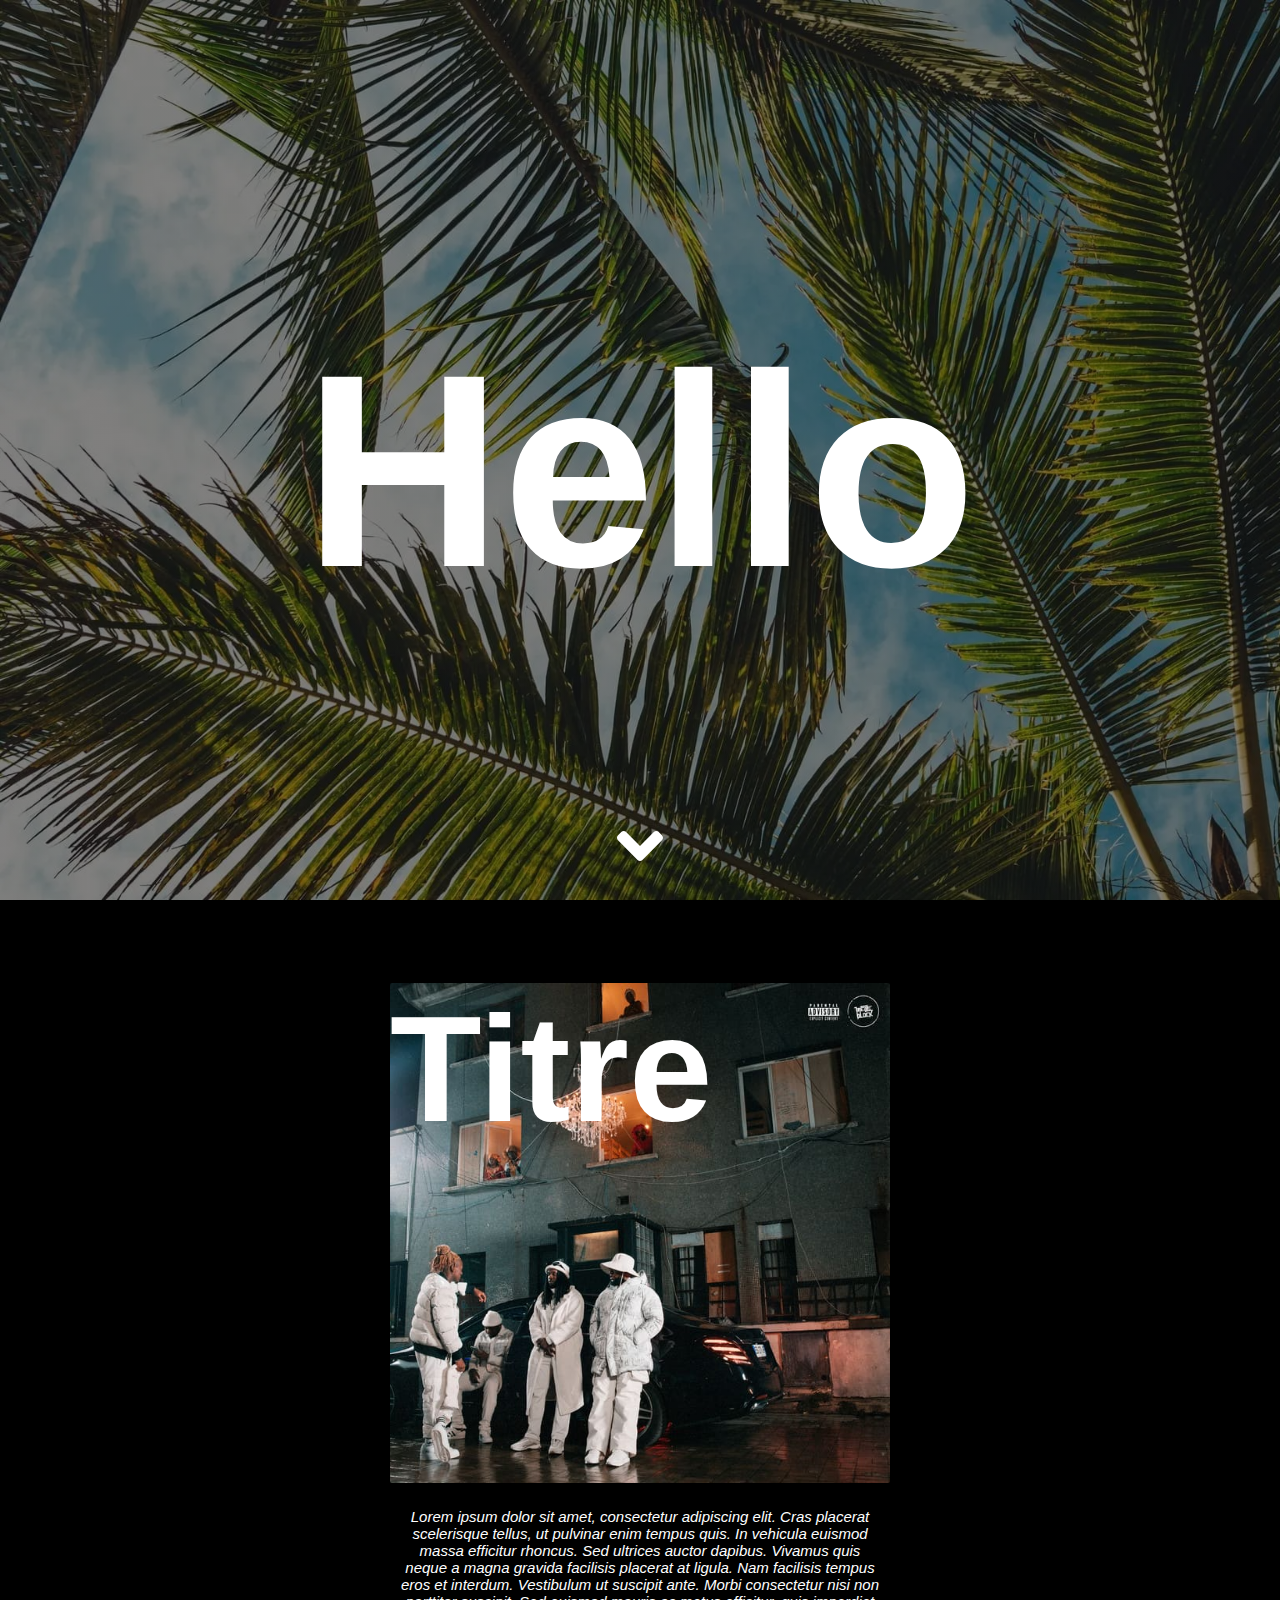
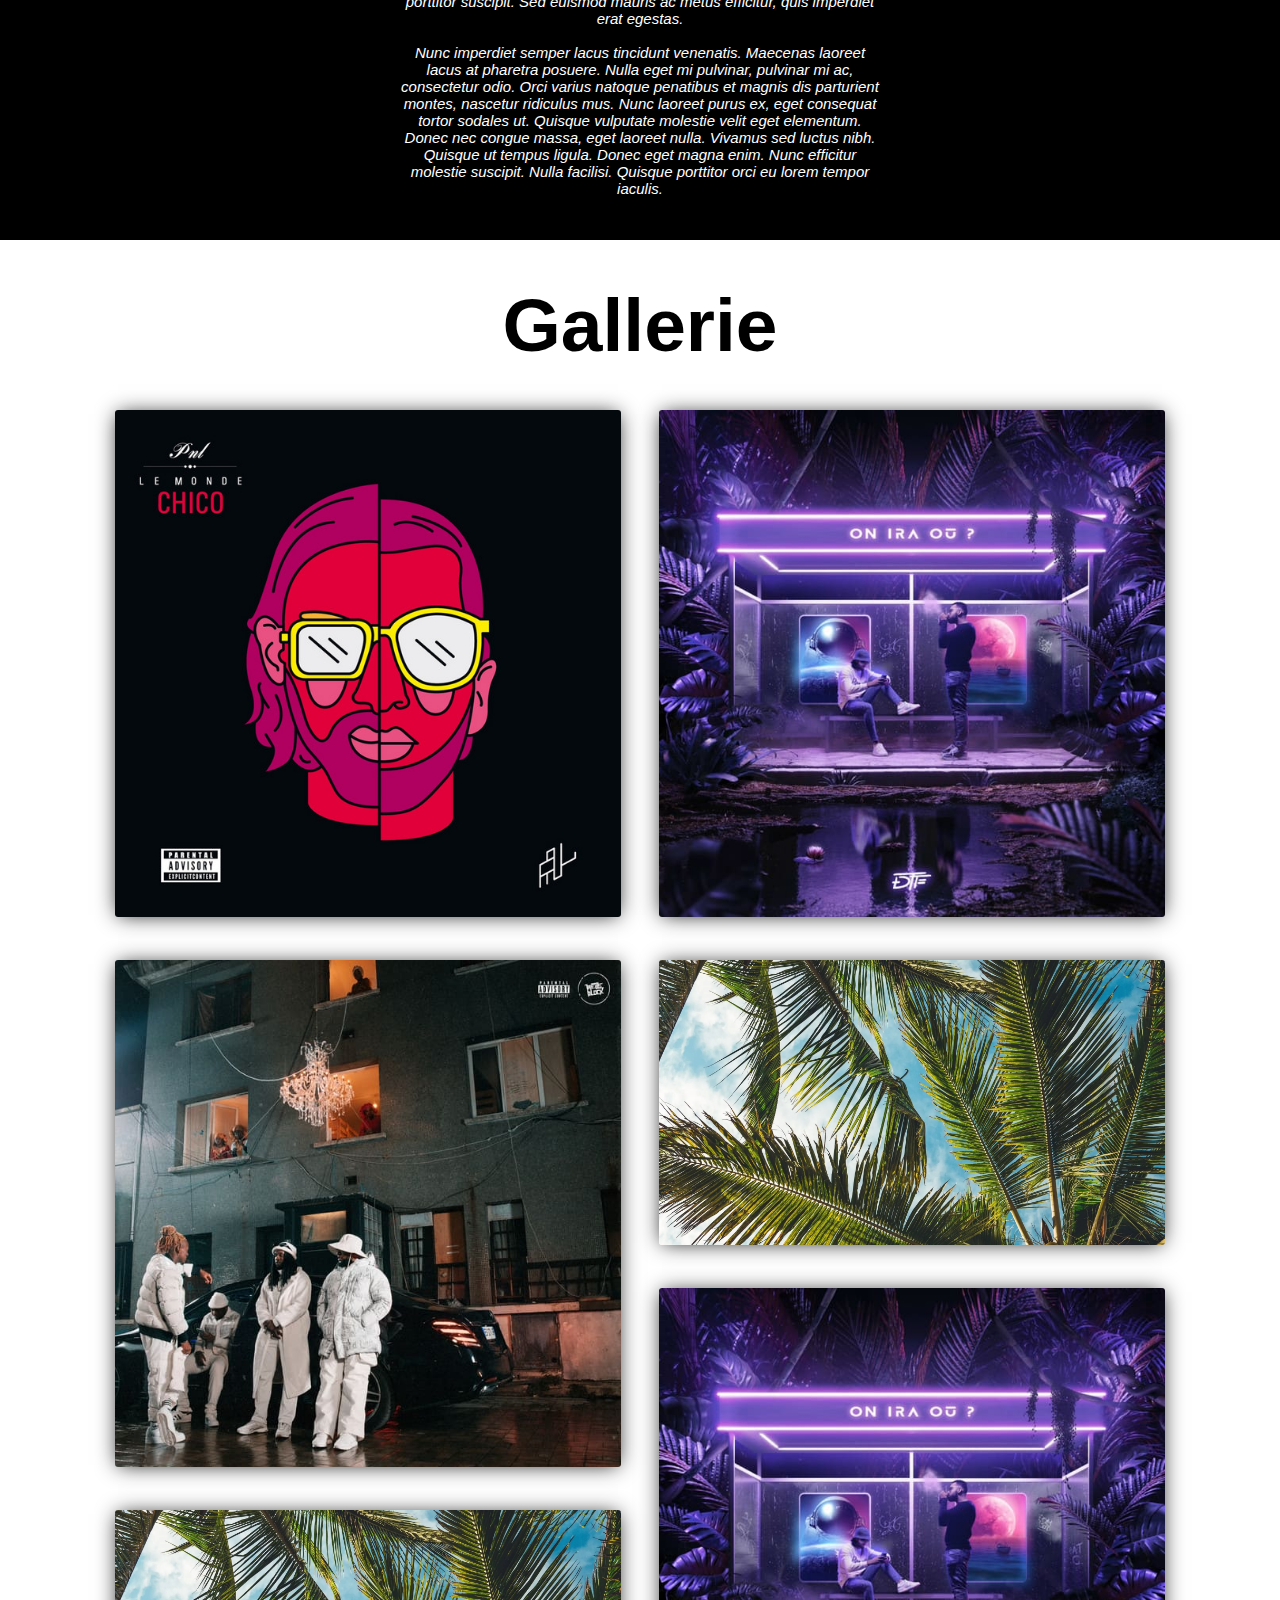
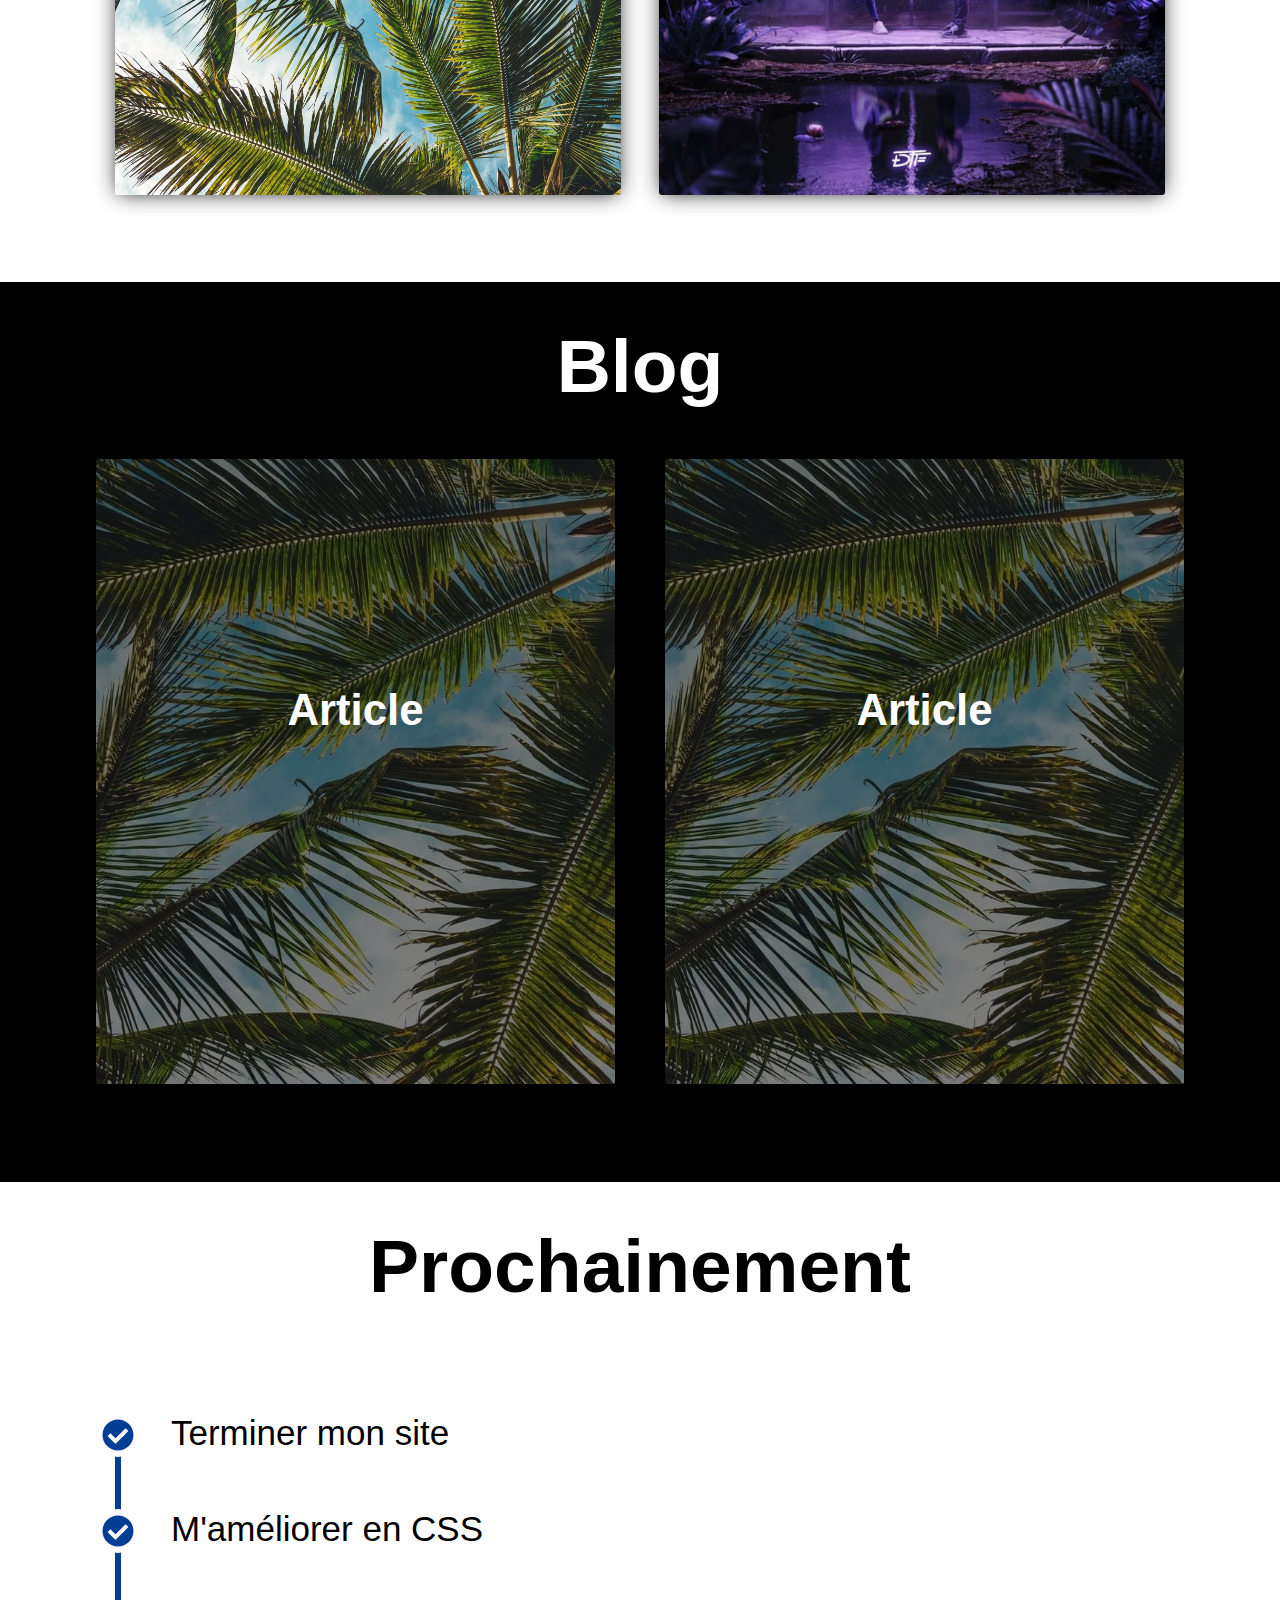
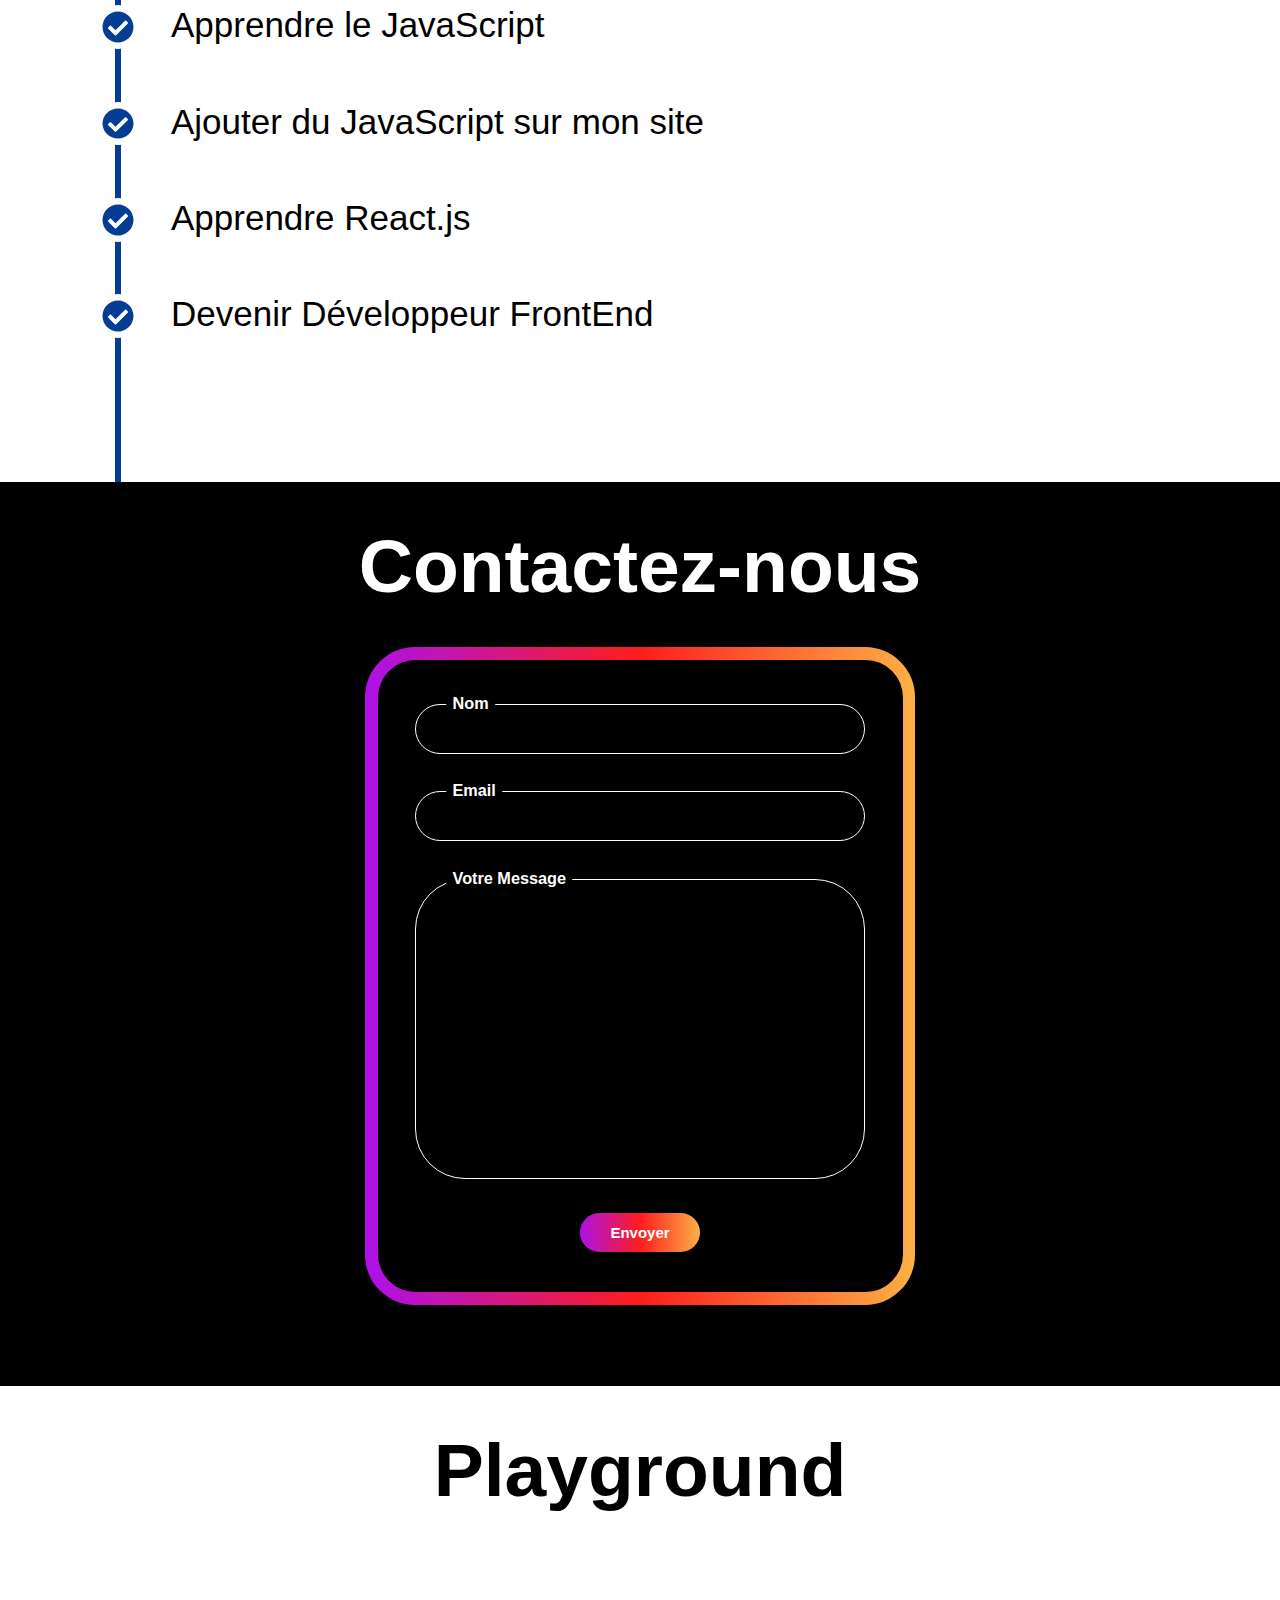
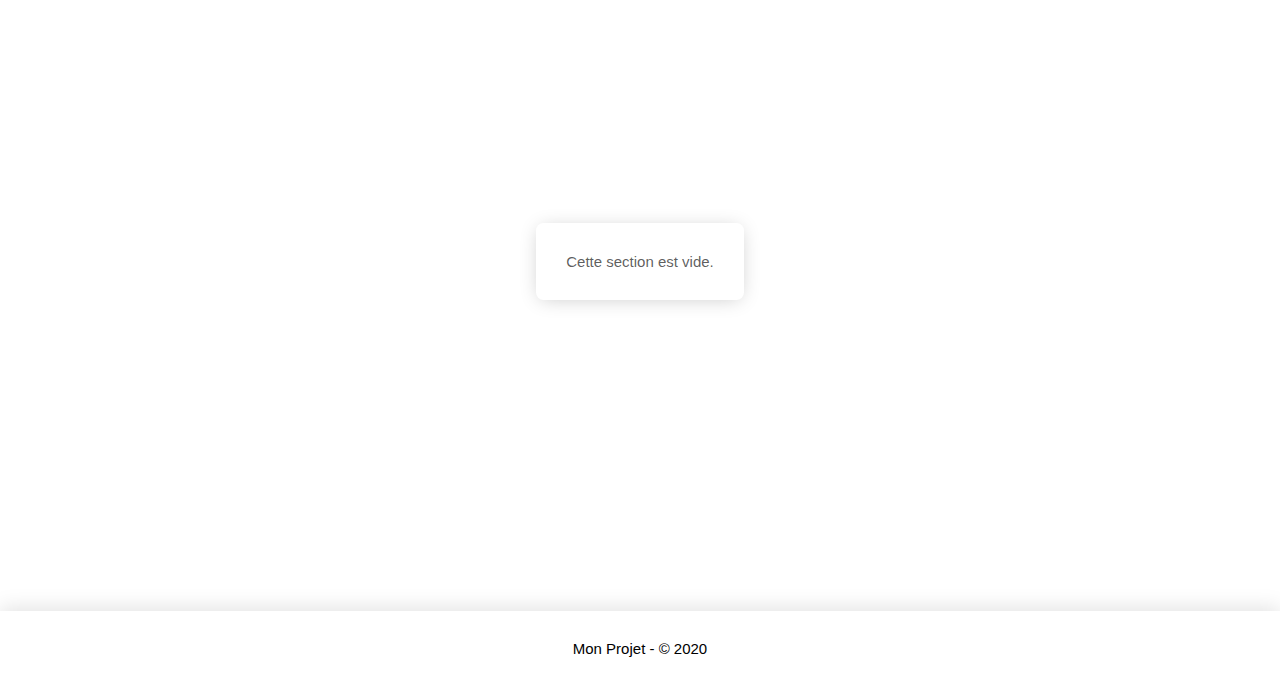
==== index.html @ 3c78806e "." ====
<!DOCTYPE html>
<html class="no-js" lang="fr">
  <head>
    <title>Hello</title>
    <meta charset="UTF-8">
    <meta name="viewport" content="width=device-width, initial-scale=1.0">
    <meta name="description" content="Voici mon projet !">
    <link rel="stylesheet" href="style.css">
    <link rel="preload" href="img/webp/palm-s.webp" as="image" type="image/webp" media="(max-width: 1349px)">
    <link rel="preload" href="img/webp/palm-l.webp" as="image" type="image/webp" media="(min-width: 1350px)">
    <!-- <link rel="preconnect" href="https://fonts.gstatic.com">
    <link href="https://fonts.googleapis.com/css2?family=Montserrat:ital,wght@0,400;0,700;1,300&display=swap" rel="stylesheet"> -->
    <script>document.documentElement.classList.remove("no-js");</script>
    <script src="scripts/modernizr.js"></script>
    <link rel="icon" href="img/icon.png">
  </head> 
  <body>
    <header>
      <h1>Hello</h1>
      <div class="arrow">
        <a href="#main">
          <img src="img/arrow.svg" alt="arrow">
        </a>
      </div>
    </header>
    <main id="main">
      <section class="first">
        <div class="container">
          <div class="content">
            <div class="image">
              <h1>Titre</h1>
              <img src="img/13b.jpg" alt="13 Block">
            </div>
            <p id="small">Neque porro quisquam est qui dolorem ipsum quia dolor sit amet, consectetur, adipisci velit. Neque porro quisquam est qui dolorem ipsum quia dolor sit amet, consectetur, adipisci velit...</p>
            <p id="big">Lorem ipsum dolor sit amet, consectetur adipiscing elit. Cras placerat scelerisque tellus, ut pulvinar enim tempus quis. In vehicula euismod massa efficitur rhoncus. Sed ultrices auctor dapibus. Vivamus quis neque a magna gravida facilisis placerat at ligula. Nam facilisis tempus eros et interdum. Vestibulum ut suscipit ante. Morbi consectetur nisi non porttitor suscipit. Sed euismod mauris ac metus efficitur, quis imperdiet erat egestas.<br><br>Nunc imperdiet semper lacus tincidunt venenatis. Maecenas laoreet lacus at pharetra posuere. Nulla eget mi pulvinar, pulvinar mi ac, consectetur odio. Orci varius natoque penatibus et magnis dis parturient montes, nascetur ridiculus mus. Nunc laoreet purus ex, eget consequat tortor sodales ut. Quisque vulputate molestie velit eget elementum. Donec nec congue massa, eget laoreet nulla. Vivamus sed luctus nibh. Quisque ut tempus ligula. Donec eget magna enim. Nunc efficitur molestie suscipit. Nulla facilisi. Quisque porttitor orci eu lorem tempor iaculis.</p>
          </div>
        </div>
      </section>
      <section class="second">
        <h1>Gallerie</h1>
        <div class="container">
          <div class="content">
            <img src="img/pnl.jpg" alt="PNL">
            <img src="img/13b.jpg" alt="13 Block">
            <picture>
              <source srcset="img/webp/palm-s.webp" type="image/webp" media="(max-width: 1349px)">
              <source srcset="img/jpg/palm-s.jpg" type="image/jpeg" media="(max-width: 1349px)">
              <source srcset="img/webp/palm-l.webp" type="image/webp" media="(min-width: 1350px)">
              <source srcset="img/jpg/palm-l.jpg" type="image/jpeg" media="(min-width: 1350px)">
              <img src="img/jpg/palm-s.jpg" alt="Palmiers">
            </picture>
          </div>
          <div class="content">
            <img src="img/dtf.jpg" alt="DTF">
            <picture>
              <source srcset="img/webp/palm-s.webp" type="image/webp" media="(max-width: 1349px)">
              <source srcset="img/jpg/palm-s.jpg" type="image/jpeg" media="(max-width: 1349px)">
              <source srcset="img/webp/palm-l.webp" type="image/webp" media="(min-width: 1350px)">
              <source srcset="img/jpg/palm-l.jpg" type="image/jpeg" media="(min-width: 1350px)">
              <img src="img/jpg/palm-s.jpg" alt="Palmiers">
            </picture>
            <img src="img/dtf.jpg" alt="DTF">
          </div>
          <div class="content" id="huge">
            <picture>
              <source srcset="img/webp/palm-s.webp" type="image/webp" media="(max-width: 1349px)">
              <source srcset="img/jpg/palm-s.jpg" type="image/jpeg" media="(max-width: 1349px)">
              <source srcset="img/webp/palm-l.webp" type="image/webp" media="(min-width: 1350px)">
              <source srcset="img/jpg/palm-l.jpg" type="image/jpeg" media="(min-width: 1350px)">
              <img src="img/jpg/palm-s.jpg" alt="Palmiers">
            </picture>
            <img src="img/13b.jpg" alt="13 Block">
            <img src="img/pnl.jpg" alt="PNL">
          </div>
        </div>
      </section>
      <section class="third">
        <h1>Blog</h1>
        <div class="container">
          <div class="content">
            <div class="overlay">
              <p>Neque porro quisquam est qui dolorem ipsum quia dolor sit amet, consectetur, adipisci velit...</p>
              <a href="#"><button>Lire la suite</button></a>
            </div>
            <div class="card">
              <h2>Article</h2>
            </div>
          </div>
          <div class="content">
            <div class="overlay">
              <p>Neque porro quisquam est qui dolorem ipsum quia dolor sit amet, consectetur, adipisci velit...</p>
              <a href="#"><button>Lire la suite</button></a>
            </div>
            <div class="card">
              <h2>Article</h2>
            </div>
          </div>
          <div class="content" id="huge">
            <div class="overlay">
              <p>Neque porro quisquam est qui dolorem ipsum quia dolor sit amet, consectetur, adipisci velit...</p>
              <a href="#"><button>Lire la suite</button></a>
            </div>
            <div class="card">
              <h2>Article</h2>
            </div>
          </div>
          <div class="content" id="huge">
            <div class="overlay">
              <p>Neque porro quisquam est qui dolorem ipsum quia dolor sit amet, consectetur, adipisci velit...</p>
              <a href="#"><button>Lire la suite</button></a>
            </div>
            <div class="card">
              <h2>Article</h2>
            </div>
          </div>
        </div>
      </section>
      <section class="fourth">
        <h1>Prochainement</h1>
        <div class="container">
          <div class="content">
            <span>Terminer mon site</span>
            <span>M'améliorer en CSS</span>
            <span>Apprendre le JavaScript</span>
            <span>Ajouter du JavaScript sur mon site</span>
            <span>Apprendre React.js</span>
            <span>Devenir Développeur FrontEnd</span>
          </div>
        </div>
      </section>
      <section class="fifth">
        <h1>Contactez-nous</h1>
        <div class="container">
          <div class="content">
            <form action="submit" netlify>
              <label for="nom">Nom</label>
              <input type="text" id="nom" name="nom" required>
              <label for="email">Email</label>
              <input type="email" id="email" name="email" required>
              <label for="message">Votre Message</label>
              <textarea id="message" name="message" required></textarea>
              <button type="submit">Envoyer</button>
            </form>
          </div>
        </div>
      </section>
      <section class="last">
        <h1>Playground</h1>
        <div class="container">
          <div class="content">
            <p>Cette section est vide.</p>
          </div>
        </div>
      </section>
    </main>
    <footer>
      <p>Mon Projet - © 2020</p>
    </footer>
  </body>
</html>
---- style.css ----
/* 0. CSS Setup */

*, *::before, *::after {
    box-sizing: border-box;
    margin: 0;
    padding: 0;
}

html {
    /* Fonts */
    font-size: 12px;
    --sans: Montserrat, Arial, sans-serif; 

    /* Colors */
    --main: rgb(0, 0, 0); 
    --second: rgb(255, 255, 255);
    --button: linear-gradient(90deg, rgb(172, 17, 233) 0%, rgba(253,29,29,1) 50%, rgba(252,176,69,1) 100%);
    --list: rgb(4, 61, 148);

    /* Hiding Scrollbar */
    -ms-overflow-style: none;
    scrollbar-width: none;
    scroll-behavior: smooth;
}

html::-webkit-scrollbar {
    display: none;
}

:focus {
    outline: none;
}

/* Font Families */

@font-face {
    font-family: Montserrat;
    font-weight: 700;
    font-display: swap;
    src: url(fonts/bold.woff2) format("woff2"), url(fonts/bold.woff) format("woff");
}

@font-face {
    font-family: Montserrat;
    font-weight: 400;
    font-display: swap;
    src: url(fonts/regular.woff2) format("woff2"), url(fonts/regular.woff) format("woff");
}

@font-face {
    font-family: Montserrat;
    font-weight: 300;
    font-display: swap;
    src: url(fonts/italic.woff2) format("woff2"), url(fonts/italic.woff) format("woff");
}

/* Backgrounds */

.webp header {
    background: linear-gradient(rgba(5, 5, 5, 0.5), rgba(2, 2, 2, 0.5)), url(img/webp/palm-s.webp);
    background-size: cover;
}

.no-webp header, .no-js header {
    background: linear-gradient(rgba(5, 5, 5, 0.5), rgba(2, 2, 2, 0.5)), url(img/jpg/palm-s.jpg);
    background-size: cover;
}

.webp .third .card {
    background: linear-gradient(rgba(5, 5, 5, 0.5), rgba(2, 2, 2, 0.5)), url(img/webp/card-s.webp);
    background-size: cover;
}

.no-webp .third .card, .no-js .third .card {
    background: linear-gradient(rgba(5, 5, 5, 0.5), rgba(2, 2, 2, 0.5)), url(img/jpg/card-s.jpg);
    background-size: cover;
}

/* 1. Header */

header {
    height: 100vh;
    display: flex; 
    justify-content: center;
    align-items: center;
}

header h1 {
    font-size: 8.5rem;
}  

header .arrow {
    width: 1.85rem;
    display: none;
    position: absolute;
    align-self: flex-end;
    margin-bottom: 0.45rem;
    transition: all 0.4s ease;
}

/* 2. Main Content */

section {
    min-height: 100vh;
    padding-bottom: 1.75rem;
}

h1 {
    font-size: 3rem;
    font-family: var(--sans);
    color: var(--second);
    text-align: center;
    padding-top: 1.65rem; 
}

h2 {
    font-size: 3rem;
    font-family: var(--sans);
    color: var(--second);
    text-align: center;
}

p {
    font-size: 1.35rem;
    font-family: var(--sans); 
    color: var(--second);
    width: 90%;
    margin: 1.5rem auto;
    text-align: center;
}

button {
    background: var(--button);
    color: var(--second);
    font-family: var(--sans);
    width: fit-content;
    margin: 1em auto;
    font-size: 1.3rem;
    font-weight: 900;
    border-radius: 3em;
    border: none;
    padding: 0.75em 2em;
    transition: all ease 0.3s;
}

.container {
    margin: 0 auto;
    padding-top: 1.7rem;
}

#small {
    display: block;
}

#big {
    display: none;
}

#huge {
    display: none;
}

/* 2.1 First Section */

.first {
    background: var(--main);
    display: flex;
    padding-top: 40px;
}

.first .container {
    width: 80vw;
    max-width: 1400px;
    display: flex;
    align-items: center;
    justify-content: center;
}

.first .content {
    display: grid;
    justify-items: center;
}

.first .image {
    display: grid;
}

.first h1 {
    font-size: 7rem;
    position: absolute;
    padding: 0;
}

.first img {
    width: 100%;
    max-width: 30rem;
    border-radius: 2px;
}

.first p {
    max-width: 30rem;
    font-style: italic;
    margin-bottom: 0;
}

/* 2.2 Second Section */

.second {
    background: var(--second);
}

.second h1 {
    color: var(--main);
}

.second .container {
    width: 85vw;
    display: flex;
    flex-wrap: wrap; 
}

.second .content {
    flex: 1 1 350px;
    text-align: center;
}

.second img, .second picture {
    width: 100%;
    margin-bottom: 2rem;
    align-self: flex-start;
    border-radius: 3px;
    box-shadow: 0px 0.5px 20px -3px rgb(24, 24, 24);
    transition: all 0.4s ease;
}

.second picture {
    box-shadow: none;
}

/* 2.3 Third Section */

.third {
    background: var(--main);
    padding-bottom: 3.75rem;
}

.third .container {
    width: 70vw;
    display: grid;
    grid-gap: 3rem 2rem;
    align-self: center;
}

.third .content {
    display: grid;
    grid-template-rows: repeat(2, auto);
    text-align: center;
}

.third .overlay {
    grid-row: 2;
}

.third a {
    height: fit-content;
    margin: 0 auto;
}

.third button {
    margin: 0 auto
}

.third .card {
    height: 27rem;
    display: flex;
    justify-content: center;
    align-items: center;
    border-radius: 2px;
}

/* 2.4 Fourth Section */

.fourth {
    background: var(--second);
    display: grid;
    grid-template-rows: 4.6rem 1fr;
}

.fourth h1 {
    color: var(--main);
}

.fourth .container {
    width: 85vw;
    align-self: center;
}

.fourth .content {
    width: fit-content;
    margin: auto;
    position: relative;
}

.fourth span {
    font-size: 1.4rem;
    font-family: var(--sans);
    display: flex;
    padding: 0 0 2.25rem 3rem;
}

.fourth .content::before {
    content: '';
    width: 0.333rem;
    height: 150vh;
    position: absolute;
    background: var(--list);
    top: 10px;
    left: calc((1.75rem - 0.333rem) / 2);
}

.fourth span::before {
    content: url(img/circle.svg);
    width: 1.75rem;
    height: 1.75rem;
    position: absolute;
    background: var(--second);
    border: solid 0.25rem var(--second);
    border-radius: 100%;
    font-size: 0px;
    left: 0px;
}

/* 2.5 Fifth Section */

.fifth {
    background: var(--main);
    position: relative;
    display: grid;
    grid-template-rows: 4.6rem 1fr;
    grid-gap: 2rem;
}

.fifth .container {
    width: 80vw;
    max-width: 550px;
    align-self: center;
    padding-top: 0;
}

.fifth form {
    display: grid;
}

.fifth label {
    width: fit-content;
    width: intrinsic;
    background: var(--main);
    color: var(--second);
    font-family: var(--sans);
    font-weight: 700;
    font-size: 1.1rem;
    padding: 0 0.25rem;
    border-radius: 2px;
    transform: translate(1.5rem, 0.6rem);
}

.fifth input, .fifth textarea {
    background: var(--main);
    color: var(--second);
    font-family: var(--sans);
    border: solid var(--second) 1px;
    border-radius: 2rem;
    margin-bottom: 1.25rem;
    transition: all ease 0.1s;
}

.fifth input {
    height: 4rem;
    padding: 0 1.25rem;
}

.fifth textarea {
    height: 15rem;
    padding: 1.25rem;
    resize: none;
}

/* 2.6 Last Section */

.last {
    background: var(--second);
    min-height: calc(100vh - 75px);
    display: grid;
    position: relative;
}

.last h1 {
    color: var(--main);
}

.last p {
    color: rgba(0, 0, 0, 0.65);
    width: fit-content;
    padding: 2em;
    border-radius: 0.5em;
    box-shadow: 0px 2px 20px -4px rgba(0, 0, 0, 0.233);
}

/* 3. Footer */

footer {
    background: var(--second);
    height: 75px;
    display: grid;
    position: relative;
    box-shadow: 0px -3px 20px 0px #e2e2e2;
}

footer p {
    color: var(--main);
    align-self: center;
}

/* 4. Form Submit & 404 Page */

.basic .container {
    width: 85vw;
    align-self: center;
    text-align: center;
}

.basic h2 {
    color: var(--main);
    font-size: 2rem;
}

.basic button {
    box-shadow: 0px 5px 20px -12px black;
    margin-top: 2.5rem;
}

/* 5. Media Queries */

@media (min-width: 600px) {
    .webp .third .card {
        background: linear-gradient(rgba(5, 5, 5, 0.5), rgba(2, 2, 2, 0.5)), url(img/webp/card-l.webp);
        background-size: cover;
    }
    
    .no-webp .third .card, .no-js .third .card {
        background: linear-gradient(rgba(5, 5, 5, 0.5), rgba(2, 2, 2, 0.5)), url(img/jpg/card-l.jpg);
        background-size: cover;
    }

    html {
        font-size: 16px;
    }

    header h1 {
        font-size: 10rem;
    }  

    .first .container {
        width: 70vw;
    }

    .second img, .second picture {
        width: calc(100% - 2rem);
    }

    .third .container {
        width: 65vw;
    }

    .fifth .content {
        background: var(--button);
        padding: 0.5rem;
        border-radius: 2rem;
        margin-bottom: 1.5rem;
    }

    .fifth form {
        background: var(--main);
        padding: 1rem 1.5rem;
        border-radius: 1.5rem;
    }

    .fifth input, .fifth textarea, .fifth button {
        font-size: 1rem;
    }

    .fifth input {
        height: 3rem;
    }

    footer p {
        font-size: 1rem;
    }
}

@media (min-width: 992px) {
    html {
        font-size: 25px;
    }

    h2 {
        font-size: 1.75rem;
    }

    p {
        font-size: 0.6rem;
        margin: 1rem auto;
    }

    button {
        font-size: 0.6rem;
    }

    #small {
        display: none;
    }

    #big {
        display: block;
    }

    header h1 {
        font-size: 11rem;
    }  

    .first h1 {
        font-size: 6rem;
    }

    .first img {
        max-width: 20rem;
    }

    .first p {
        width: 81%;
        max-width: 600px;
    }

    .second img, .second picture {
        width: calc(100% - 1.5rem);
        margin-bottom: 1.5rem;
    }

    .third {
        display: grid;
        grid-template-rows: 5.2rem 1fr;
    }

    .third .container {
        grid-template-columns: repeat(2, 1fr);
        width: 85vw;
    }

    .third .card {
        height: 25rem;
    }

    .fourth .container {
        padding-top: 2.7rem;
    }

    .fourth .content {
        margin: 0;
    }

    .fourth .content::before {
        width: 0.25rem;
        left: calc((1.75rem - 0.25rem) / 2);
    }

    .fifth label {
        font-size: 0.65rem;
        transform: translate(1.25rem, 0.35rem);
    }

    .fifth input {
        height: 2rem;
        font-size: 0.6rem;
        margin-bottom: 0.75rem;
    }

    .fifth textarea {
        height: 12rem;
        font-size: 0.6rem;
        margin-bottom: 0.75rem;
    }

    .fifth button {
        font-size: 0.6rem;
    }

    footer p {
        font-size: 0.6rem;
    }
}

@media (min-width: 1350px) {
    .webp header {
        background: linear-gradient(rgba(5, 5, 5, 0.5), rgba(2, 2, 2, 0.5)), url(img/webp/palm-l.webp);
        background-size: cover;
    }

    .no-webp header, .no-js header {
        background: linear-gradient(rgba(5, 5, 5, 0.5), rgba(2, 2, 2, 0.5)), url(img/jpg/palm-l.jpg);
        background-size: cover;
    }

    #huge {
        display: block;
    }

    .first .content {
        display: grid;
        grid-template-columns: repeat(2, auto);
        grid-column-gap: 1.5rem;
    }

    .first p {
        max-width: none;
        margin: 0 auto;
        align-self: center;
        text-align: left;
    }

    .third .container {
        grid-template-columns: repeat(4, 1fr);
    }

    .third #huge {
        display: grid;
    }

    .fourth {
        background: url(img/fourth.png) no-repeat right bottom;
        background-size: 30%;
    }

    .fourth .content {
        transform: rotate(-10deg);
        margin-left: 5%;
    }

    .fifth {
        grid-template-rows: 5.6rem 1fr;
    }

    .fifth h1 {
        font-size: 4rem;
    }
}

@media (hover: hover) {
    button:hover {
        transform: scale(1.15);
        cursor: pointer;
    }

    .second img:hover, .second picture:hover {
        transform: scale(1.05);
    }

    .fifth input:focus, .fifth textarea:focus {
        border: solid var(--second) 4px;
    }
}

@media (hover: hover) and (min-width: 992px) {
    header .arrow {
        display: block;
    }

    header .arrow:hover {
        filter: drop-shadow(0px 2px 5px rgb(27, 27, 27));
        transform: scale(1.1) translateY(12px);
    }

    .third .overlay {
        width: calc((85vw - 2rem) / 2);
        height: 25rem;
        display: grid;
        grid-template-rows: 10.7rem 1fr 3fr;
        position: absolute;
        cursor: default;
        opacity: 0;
        transform: scale(0.5);
        z-index: 1;
        transition: opacity ease 0.4s, transform ease-out 0.25s;
    }

    .third .content:hover .overlay {
        opacity: 1;
        transform: scale(1);
    }

    .third p {
        max-width: 300px;
        grid-row: 2;
    }

    .third a {
        grid-row: 3;
    }

    .third .card::after {
        content: '';
        width: calc((85vw - 2rem) / 2);
        height: 25rem;
        position: absolute;
        background: linear-gradient(180deg, rgba(0, 0, 0, 0.5), rgba(0, 0, 0, 0.9));
        opacity: 0;
        transition: all ease-out 0.25s;
    }

    .third .content:hover .card::after {
        opacity: 1;
    }

    .third h2 {
        cursor: default;
        margin-bottom: 4.9rem;
        z-index: 1;
    }
}

@media (hover: hover) and (min-width: 1350px) {
    .third .overlay, .third .card::after {
        width: calc((85vw - 6rem) / 4);
    }
}

@media (orientation: landscape) and (max-width: 992px) {
    .container {
        width: 60vw !important;
    }

    .fourth .container {
        padding-top: 3.7rem;
    }
}
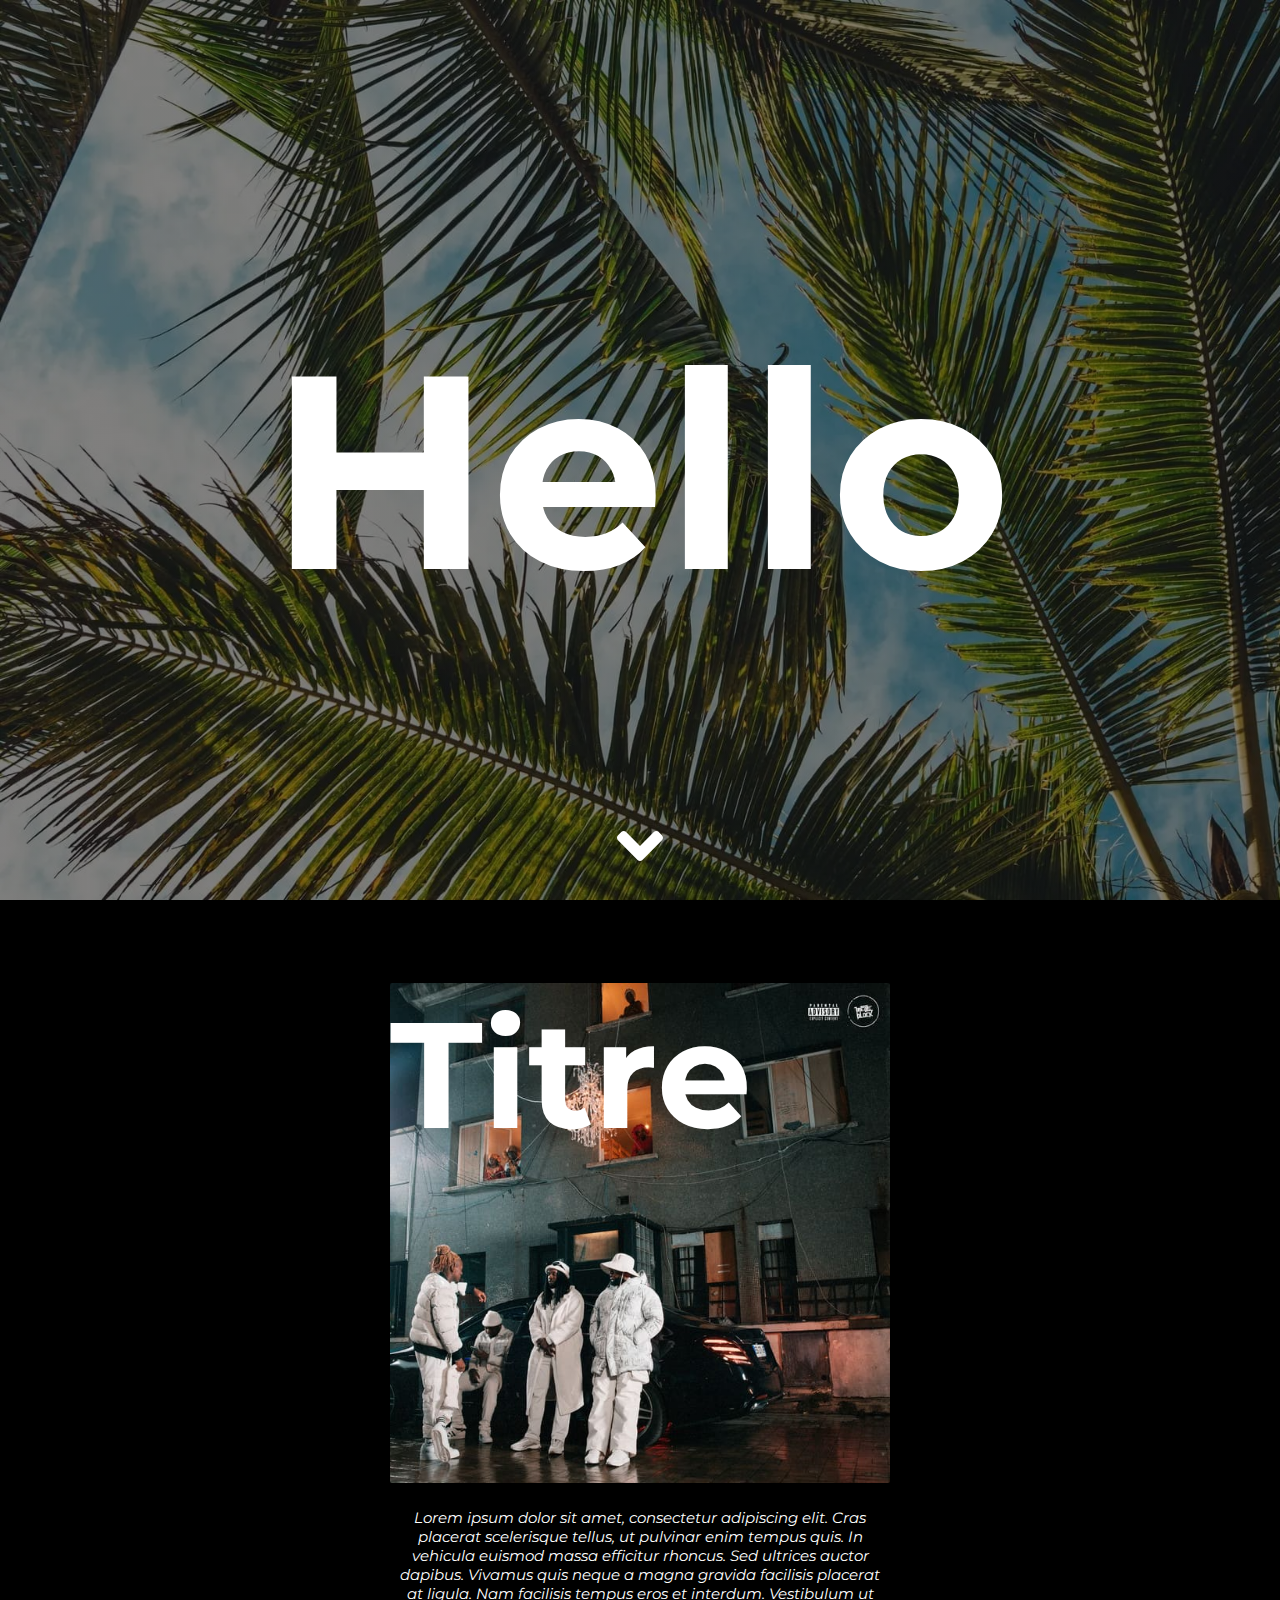
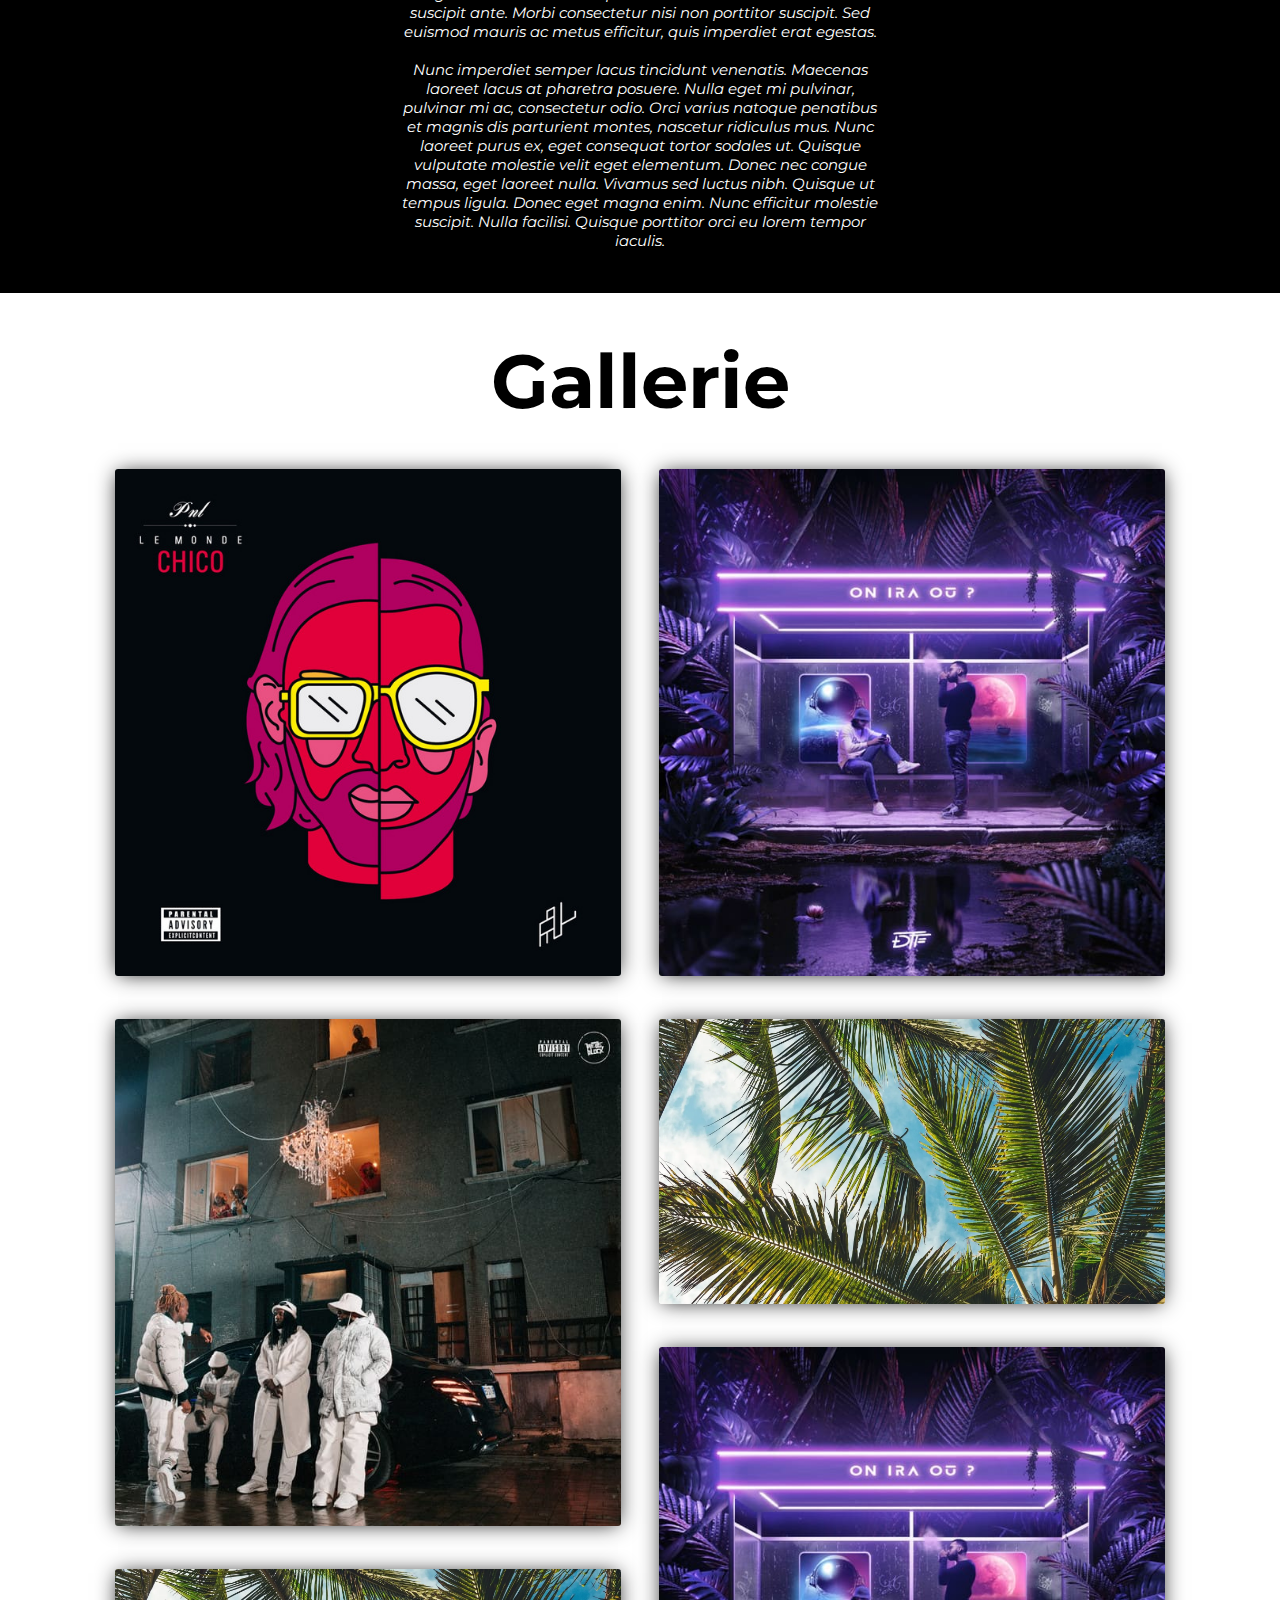
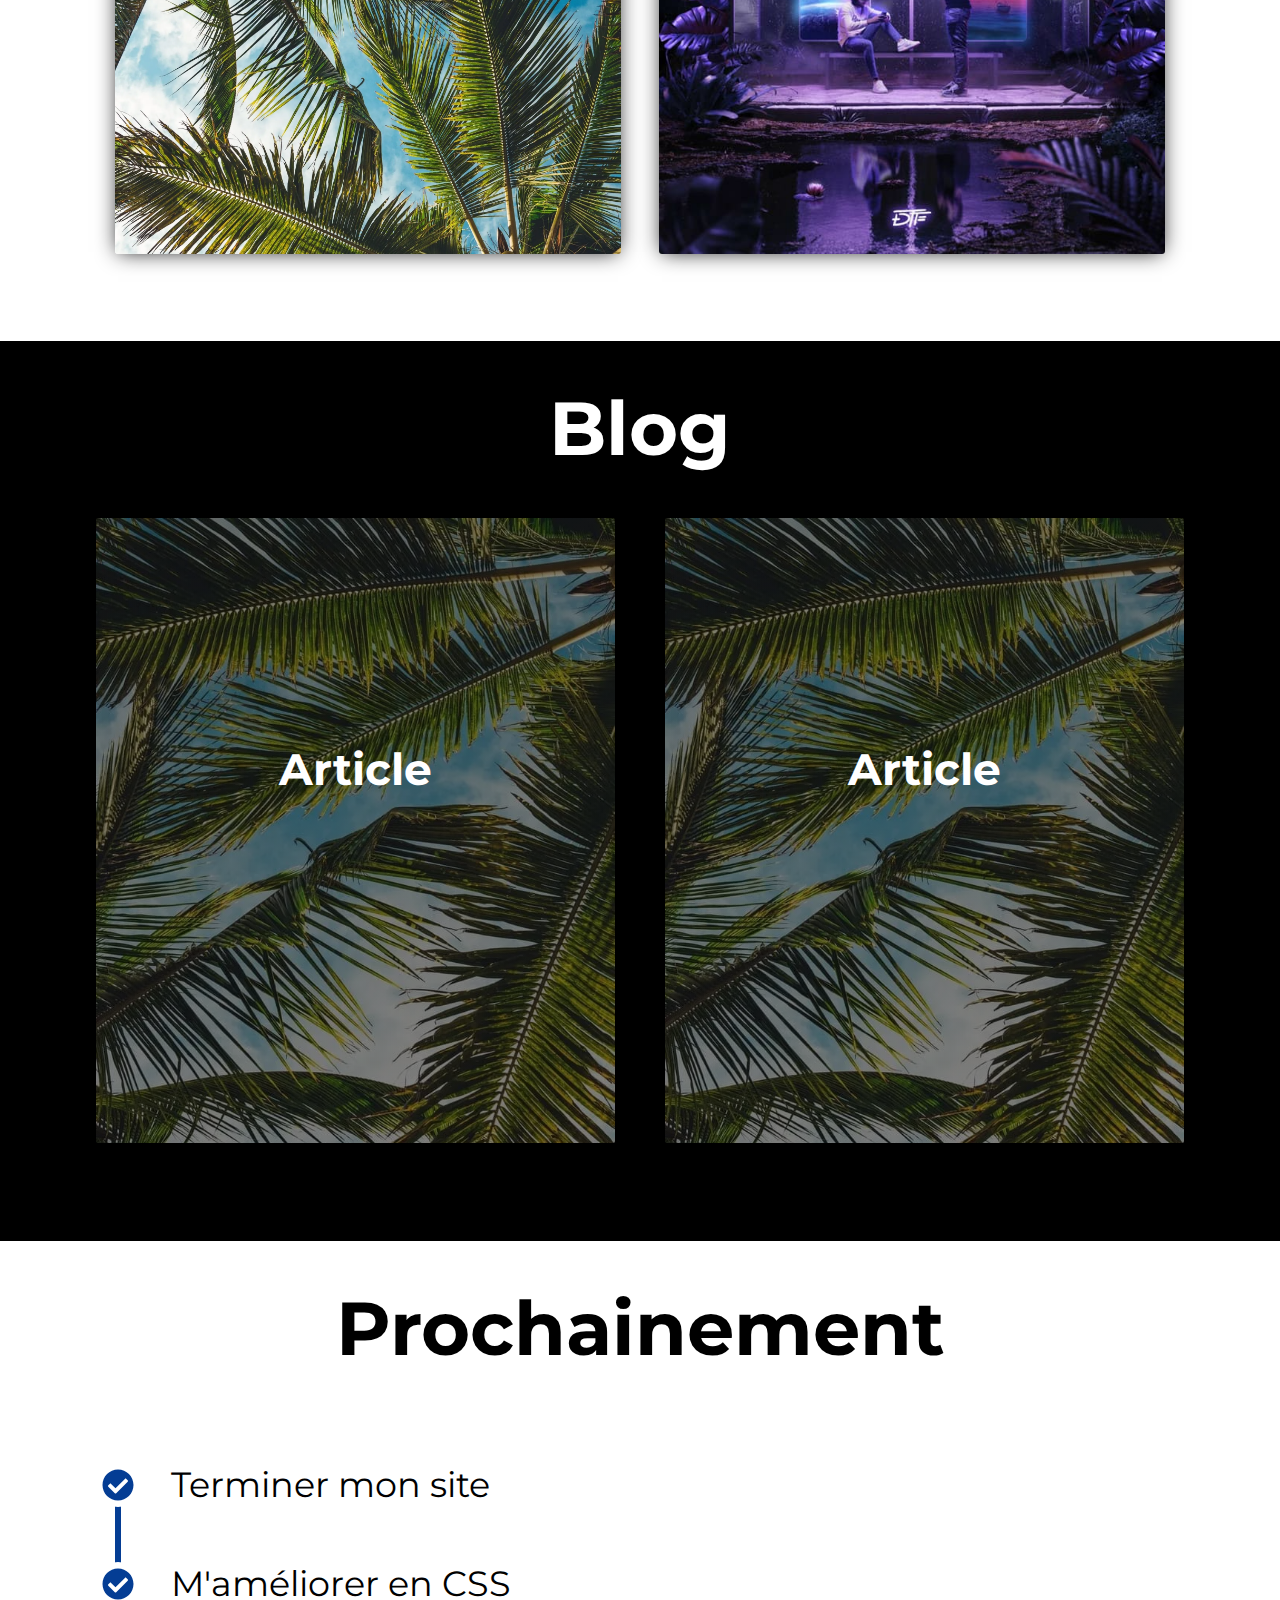
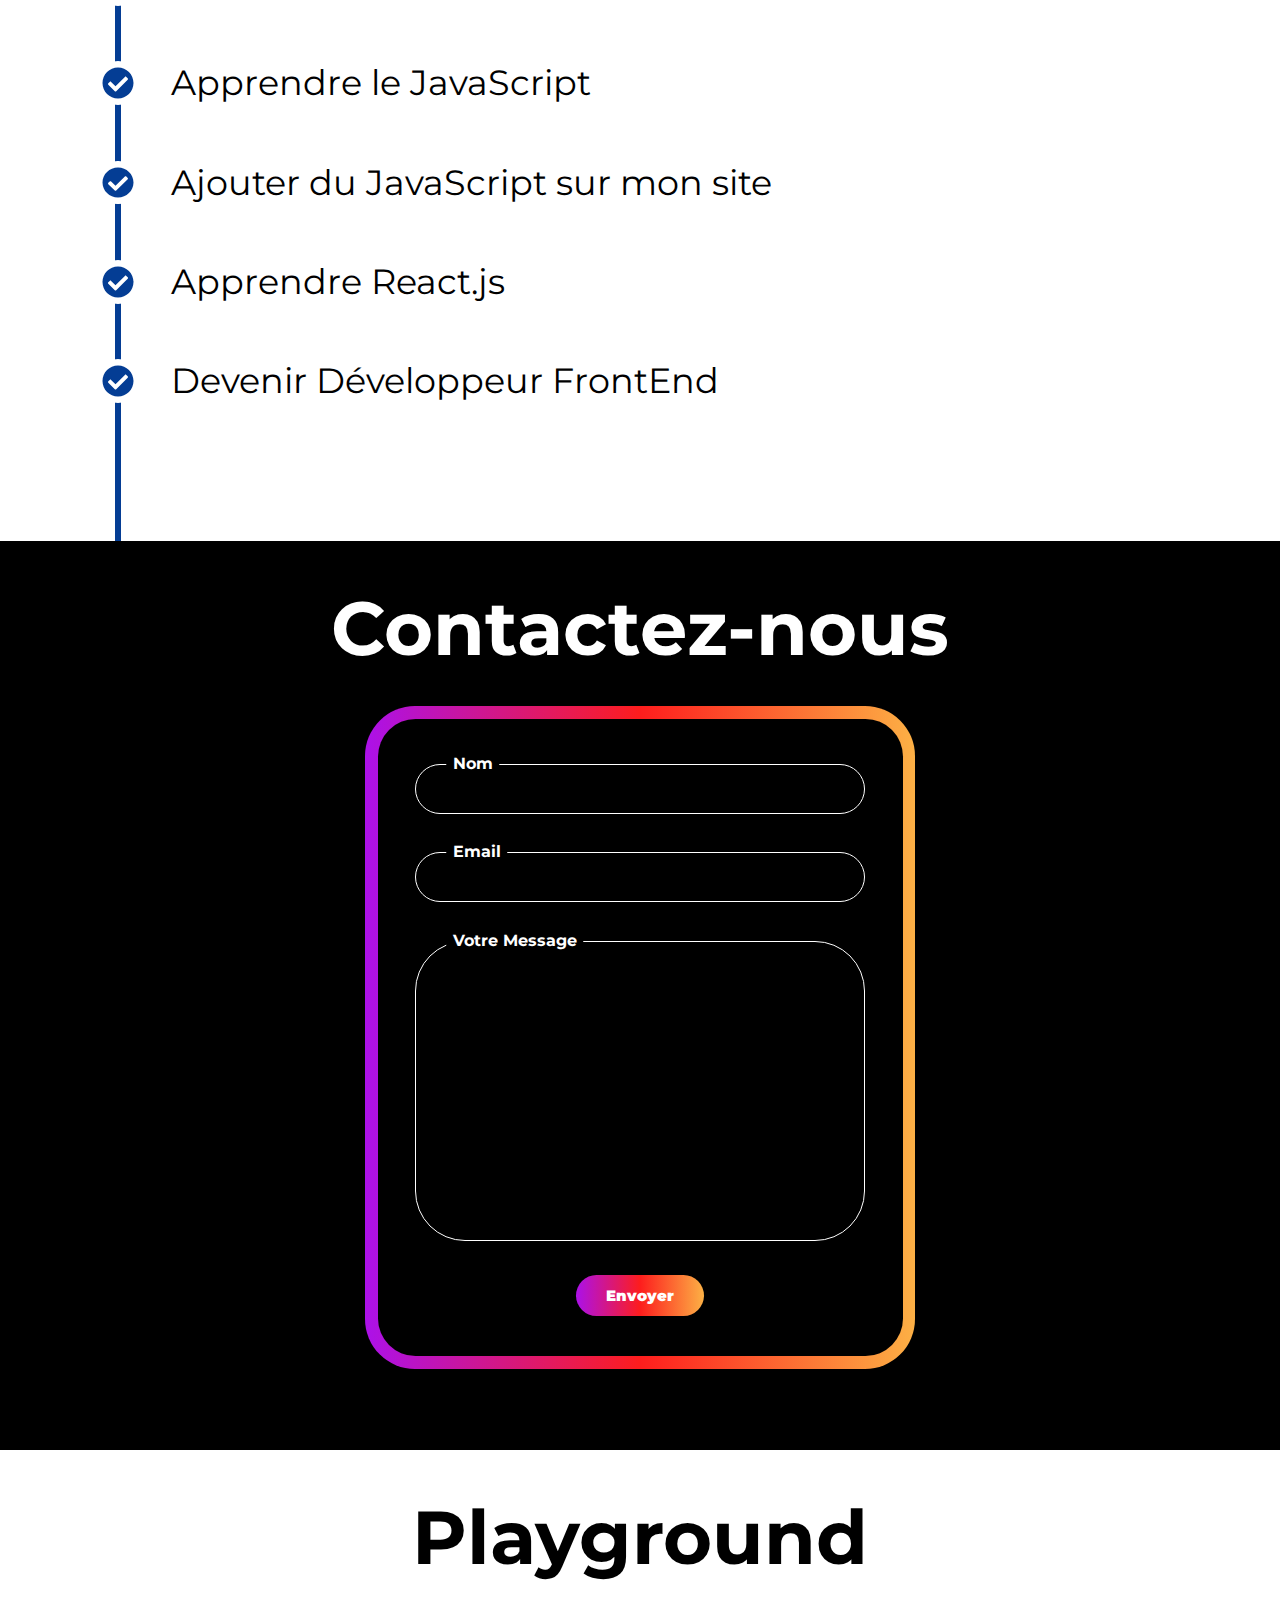
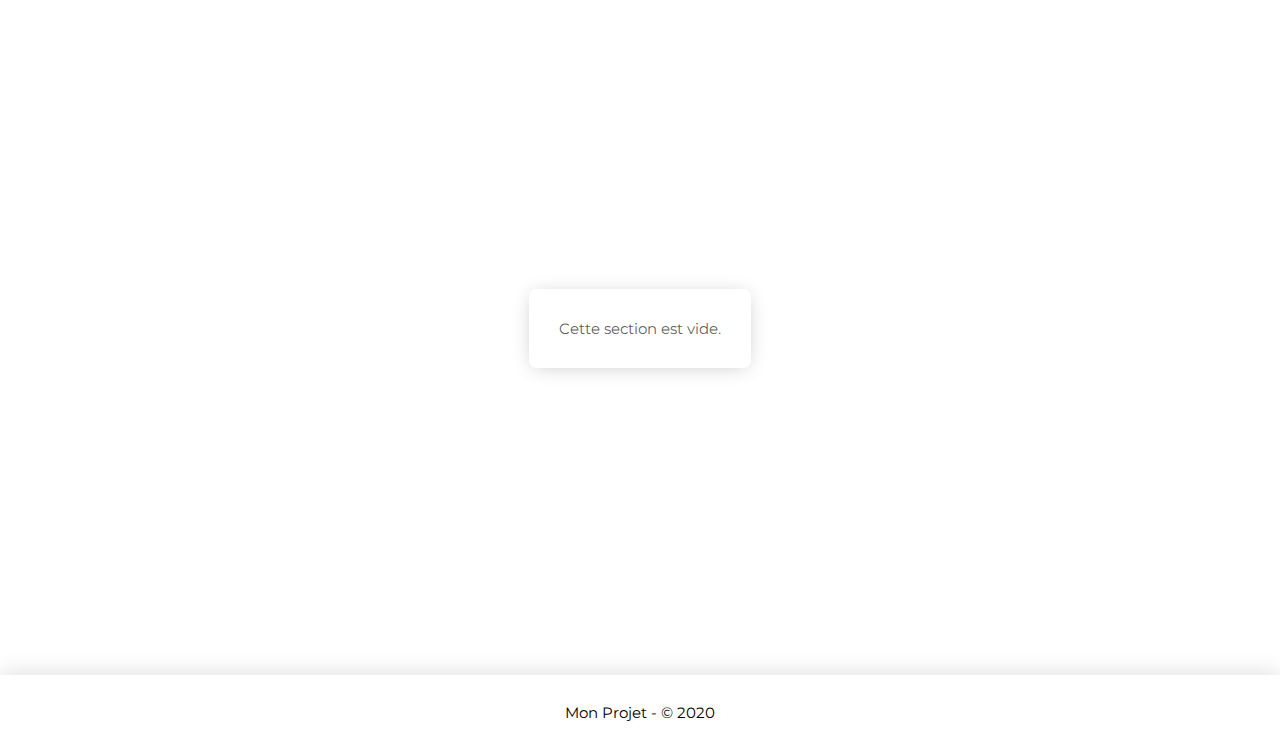
==== commit 5fa2eccb: "." ====
--- a/index.html
+++ b/index.html
@@ -8,8 +8,8 @@
     <link rel="stylesheet" href="style.css">
     <link rel="preload" href="img/webp/palm-s.webp" as="image" type="image/webp" media="(max-width: 1349px)">
     <link rel="preload" href="img/webp/palm-l.webp" as="image" type="image/webp" media="(min-width: 1350px)">
-    <!-- <link rel="preconnect" href="https://fonts.gstatic.com">
-    <link href="https://fonts.googleapis.com/css2?family=Montserrat:ital,wght@0,400;0,700;1,300&display=swap" rel="stylesheet"> -->
+    <link rel="preconnect" href="https://fonts.gstatic.com">
+    <link href="https://fonts.googleapis.com/css2?family=Montserrat:ital,wght@0,400;0,700;1,300&display=swap" rel="stylesheet">
     <script>document.documentElement.classList.remove("no-js");</script>
     <script src="scripts/modernizr.js"></script>
     <link rel="icon" href="img/icon.png">
--- a/style.css
+++ b/style.css
@@ -29,29 +29,6 @@
 
 :focus {
     outline: none;
-}
-
-/* Font Families */
-
-@font-face {
-    font-family: Montserrat;
-    font-weight: 700;
-    font-display: swap;
-    src: url(fonts/bold.woff2) format("woff2"), url(fonts/bold.woff) format("woff");
-}
-
-@font-face {
-    font-family: Montserrat;
-    font-weight: 400;
-    font-display: swap;
-    src: url(fonts/regular.woff2) format("woff2"), url(fonts/regular.woff) format("woff");
-}
-
-@font-face {
-    font-family: Montserrat;
-    font-weight: 300;
-    font-display: swap;
-    src: url(fonts/italic.woff2) format("woff2"), url(fonts/italic.woff) format("woff");
 }
 
 /* Backgrounds */
